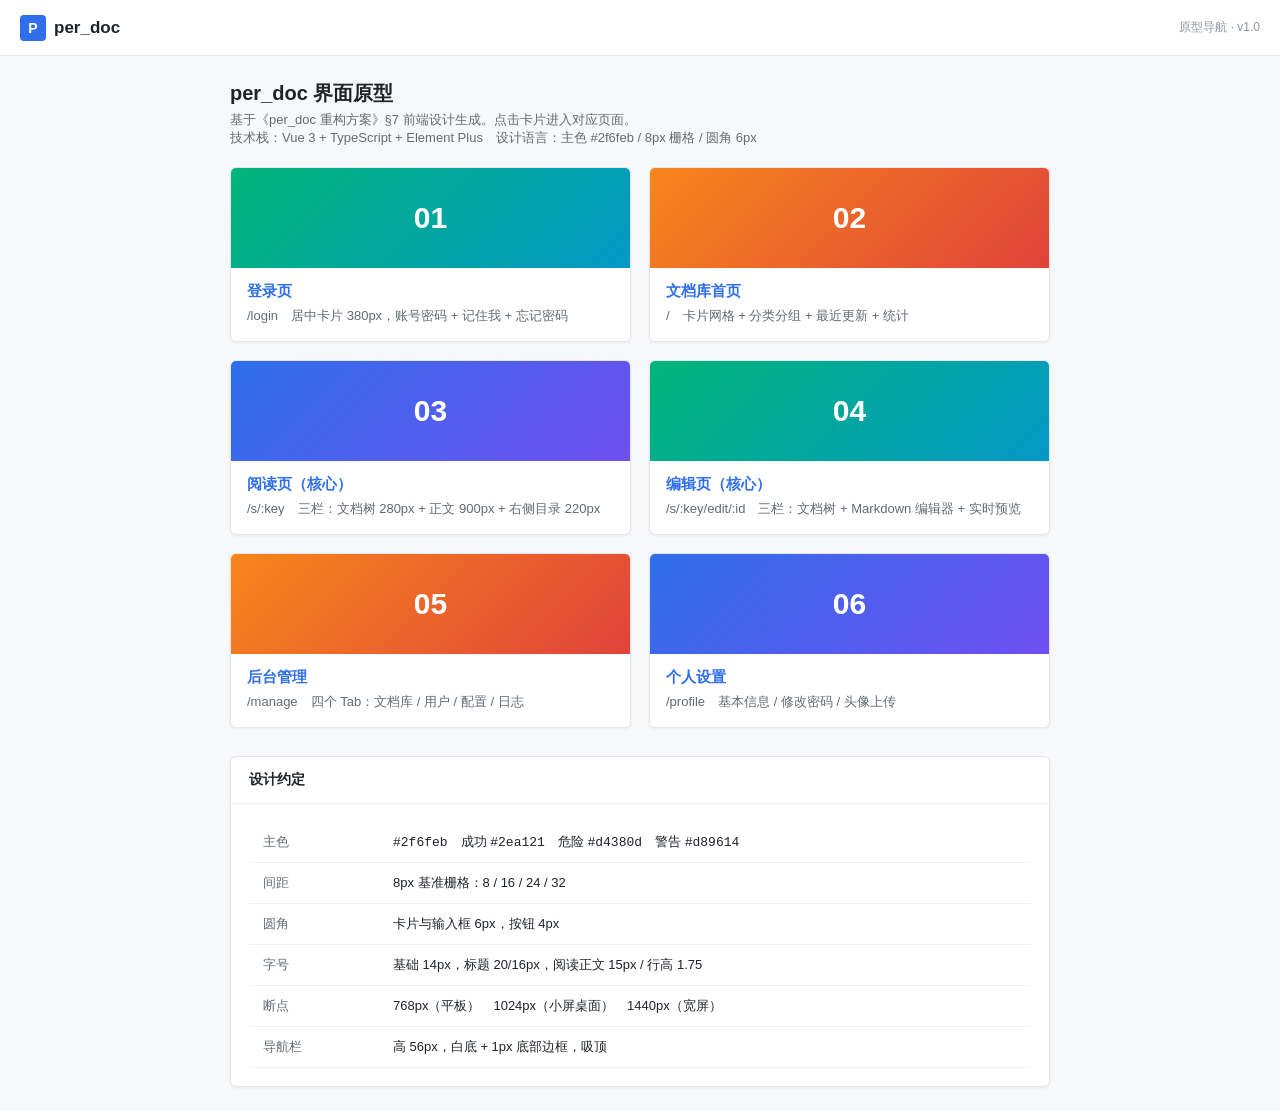
==== prototype/index.html @ 391f612a "feat(backend): 完成 B1-B6 后端基础模块 - B1 基础设施：配置、异常、安全、依赖注入、engine - B2 数据层：7 张表映射 + Alembic 初始迁移 - B3 插件" ====
<!DOCTYPE html>
<html lang="zh-CN">
<head>
<meta charset="utf-8">
<meta name="viewport" content="width=device-width, initial-scale=1">
<title>per_doc 原型导航</title>
<link rel="stylesheet" href="assets/style.css">
</head>
<body>

<header class="header">
  <div class="logo"><span class="mark">P</span> per_doc</div>
  <div class="spacer"></div>
  <span style="font-size:12px;color:var(--pd-text-muted);">原型导航 · v1.0</span>
</header>

<div class="container" style="max-width:860px;">
  <div class="page-title">per_doc 界面原型</div>
  <div class="page-desc">
    基于《per_doc 重构方案》§7 前端设计生成。点击卡片进入对应页面。<br>
    技术栈：Vue 3 + TypeScript + Element Plus　设计语言：主色 #2f6feb / 8px 栅格 / 圆角 6px
  </div>

  <div class="grid">
    <a class="space-card" href="01-login.html">
      <div class="cover c2" style="height:100px;">01</div>
      <div class="info">
        <div class="name">登录页</div>
        <div class="desc">/login　居中卡片 380px，账号密码 + 记住我 + 忘记密码</div>
      </div>
    </a>
    <a class="space-card" href="02-home.html">
      <div class="cover c3" style="height:100px;">02</div>
      <div class="info">
        <div class="name">文档库首页</div>
        <div class="desc">/　卡片网格 + 分类分组 + 最近更新 + 统计</div>
      </div>
    </a>
    <a class="space-card" href="03-reader.html">
      <div class="cover" style="height:100px;">03</div>
      <div class="info">
        <div class="name">阅读页（核心）</div>
        <div class="desc">/s/:key　三栏：文档树 280px + 正文 900px + 右侧目录 220px</div>
      </div>
    </a>
    <a class="space-card" href="04-editor.html">
      <div class="cover c2" style="height:100px;">04</div>
      <div class="info">
        <div class="name">编辑页（核心）</div>
        <div class="desc">/s/:key/edit/:id　三栏：文档树 + Markdown 编辑器 + 实时预览</div>
      </div>
    </a>
    <a class="space-card" href="05-admin.html">
      <div class="cover c3" style="height:100px;">05</div>
      <div class="info">
        <div class="name">后台管理</div>
        <div class="desc">/manage　四个 Tab：文档库 / 用户 / 配置 / 日志</div>
      </div>
    </a>
    <a class="space-card" href="06-profile.html">
      <div class="cover" style="height:100px;">06</div>
      <div class="info">
        <div class="name">个人设置</div>
        <div class="desc">/profile　基本信息 / 修改密码 / 头像上传</div>
      </div>
    </a>
  </div>

  <div class="card" style="margin-top:28px;">
    <div class="card-head">设计约定</div>
    <div class="card-body">
      <table class="tbl">
        <tbody>
          <tr><td style="width:130px;color:var(--pd-text-secondary);">主色</td><td><code>#2f6feb</code>　成功 <code>#2ea121</code>　危险 <code>#d4380d</code>　警告 <code>#d89614</code></td></tr>
          <tr><td style="color:var(--pd-text-secondary);">间距</td><td>8px 基准栅格：8 / 16 / 24 / 32</td></tr>
          <tr><td style="color:var(--pd-text-secondary);">圆角</td><td>卡片与输入框 6px，按钮 4px</td></tr>
          <tr><td style="color:var(--pd-text-secondary);">字号</td><td>基础 14px，标题 20/16px，阅读正文 15px / 行高 1.75</td></tr>
          <tr><td style="color:var(--pd-text-secondary);">断点</td><td>768px（平板）　1024px（小屏桌面）　1440px（宽屏）</td></tr>
          <tr><td style="color:var(--pd-text-secondary);">导航栏</td><td>高 56px，白底 + 1px 底部边框，吸顶</td></tr>
        </tbody>
      </table>
    </div>
  </div>
</div>

</body>
</html>
---- prototype/assets/style.css ----
/* ===========================================================
   per_doc 原型样式 —— 与方案文档 §7.2 设计语言一致
   主色 #2f6feb  成功 #2ea121  危险 #d4380d  警告 #d89614
   =========================================================== */

:root {
  --pd-primary: #2f6feb;
  --pd-primary-dark: #2559c4;
  --pd-primary-light: #eaf1fe;
  --pd-success: #2ea121;
  --pd-danger: #d4380d;
  --pd-warning: #d89614;

  --pd-text: #1f2329;
  --pd-text-secondary: #646a73;
  --pd-text-muted: #8f959e;
  --pd-border: #e5e6eb;
  --pd-border-light: #f0f1f3;
  --pd-bg: #f7f8fa;
  --pd-bg-card: #ffffff;

  --pd-radius: 6px;
  --pd-radius-sm: 4px;
  --pd-header-height: 56px;
  --pd-sidebar-width: 280px;
  --pd-content-max: 900px;

  --pd-shadow-sm: 0 1px 3px rgba(31, 35, 41, 0.06);
  --pd-shadow: 0 4px 12px rgba(31, 35, 41, 0.08);
  --pd-shadow-lg: 0 12px 32px rgba(31, 35, 41, 0.12);
}

* { box-sizing: border-box; margin: 0; padding: 0; }

body {
  font-family: -apple-system, BlinkMacSystemFont, "PingFang SC", "Microsoft YaHei", "Segoe UI", sans-serif;
  font-size: 14px;
  color: var(--pd-text);
  background: var(--pd-bg);
  -webkit-font-smoothing: antialiased;
}

a { color: var(--pd-primary); text-decoration: none; }
a:hover { opacity: .85; }
code { font-family: "SFMono-Regular", Consolas, "Liberation Mono", monospace; }

/* ---------- 顶部导航 ---------- */
.header {
  height: var(--pd-header-height);
  background: var(--pd-bg-card);
  border-bottom: 1px solid var(--pd-border);
  display: flex;
  align-items: center;
  gap: 16px;
  padding: 0 20px;
  position: sticky;
  top: 0;
  z-index: 100;
}
.header .logo {
  font-size: 17px; font-weight: 700; color: var(--pd-text);
  display: flex; align-items: center; gap: 8px;
}
.header .logo .mark {
  width: 26px; height: 26px; border-radius: var(--pd-radius-sm);
  background: var(--pd-primary); color: #fff;
  display: inline-flex; align-items: center; justify-content: center;
  font-size: 14px; font-weight: 700;
}
.header .sep { color: var(--pd-border); }
.header .crumb { color: var(--pd-text-secondary); font-size: 13px; }
.header .spacer { flex: 1; }
.header .search {
  width: 400px; height: 34px;
  border: 1px solid var(--pd-border); border-radius: var(--pd-radius);
  padding: 0 12px 0 34px; background: var(--pd-bg);
  font-size: 13px; color: var(--pd-text);
}
.search-wrap { position: relative; }
.search-wrap::before {
  content: "🔍"; position: absolute; left: 11px; top: 50%;
  transform: translateY(-50%); font-size: 13px; opacity: .6;
}
.avatar {
  width: 32px; height: 32px; border-radius: 50%;
  background: var(--pd-primary-light); color: var(--pd-primary);
  display: inline-flex; align-items: center; justify-content: center;
  font-size: 13px; font-weight: 600; cursor: pointer;
}

/* ---------- 按钮 ---------- */
.btn {
  height: 34px; padding: 0 14px; border-radius: var(--pd-radius-sm);
  border: 1px solid var(--pd-border); background: var(--pd-bg-card);
  color: var(--pd-text); font-size: 13px; cursor: pointer;
  display: inline-flex; align-items: center; gap: 6px;
  font-family: inherit;
}
.btn:hover { border-color: var(--pd-primary); color: var(--pd-primary); }
.btn-primary { background: var(--pd-primary); border-color: var(--pd-primary); color: #fff; }
.btn-primary:hover { background: var(--pd-primary-dark); border-color: var(--pd-primary-dark); color: #fff; }
.btn-lg { height: 40px; padding: 0 18px; font-size: 14px; width: 100%; justify-content: center; }
.btn-icon { width: 34px; padding: 0; justify-content: center; }
.btn-text { border: none; background: none; color: var(--pd-primary); padding: 0 4px; height: auto; }
.btn-text:hover { text-decoration: underline; opacity: 1; }
.btn-danger { color: var(--pd-danger); }
.btn-danger:hover { border-color: var(--pd-danger); color: var(--pd-danger); }

/* ---------- 表单 ---------- */
.field { margin-bottom: 18px; }
.field label {
  display: block; margin-bottom: 7px;
  font-size: 13px; color: var(--pd-text-secondary); font-weight: 500;
}
.input, .textarea, .select {
  width: 100%; height: 40px; padding: 0 12px;
  border: 1px solid var(--pd-border); border-radius: var(--pd-radius);
  background: var(--pd-bg-card); font-size: 14px; color: var(--pd-text);
  font-family: inherit;
}
.textarea { height: auto; padding: 10px 12px; resize: vertical; line-height: 1.6; }
.input:focus, .textarea:focus, .select:focus {
  outline: none; border-color: var(--pd-primary);
  box-shadow: 0 0 0 3px rgba(47, 111, 235, .12);
}
.hint { font-size: 12px; color: var(--pd-text-muted); margin-top: 6px; }
.alert-error {
  background: #fef0ec; border: 1px solid #f5c2b3; color: var(--pd-danger);
  border-radius: var(--pd-radius); padding: 9px 12px;
  font-size: 13px; margin-bottom: 16px;
}

/* ---------- 通用布局 ---------- */
.container { max-width: 1200px; margin: 0 auto; padding: 24px 20px; }
.page-title { font-size: 20px; font-weight: 600; margin-bottom: 4px; }
.page-desc { font-size: 13px; color: var(--pd-text-secondary); margin-bottom: 20px; }
.card {
  background: var(--pd-bg-card); border: 1px solid var(--pd-border);
  border-radius: var(--pd-radius); box-shadow: var(--pd-shadow-sm);
}
.card-head {
  padding: 14px 18px; border-bottom: 1px solid var(--pd-border-light);
  font-weight: 600; font-size: 14px;
}
.card-body { padding: 18px; }
.row { display: flex; gap: 20px; }
.grid {
  display: grid; gap: 18px;
  grid-template-columns: repeat(auto-fill, minmax(320px, 1fr));
}

/* ---------- 标签 ---------- */
.tag {
  display: inline-block; padding: 2px 8px; border-radius: 10px;
  font-size: 12px; line-height: 18px;
}
.tag-public { background: #eaf7ec; color: var(--pd-success); }
.tag-private { background: #fdf3e6; color: var(--pd-warning); }
.tag-info { background: var(--pd-primary-light); color: var(--pd-primary); }

/* ---------- 表格 ---------- */
table.tbl { width: 100%; border-collapse: collapse; font-size: 13px; }
table.tbl th {
  text-align: left; padding: 10px 14px; background: var(--pd-bg);
  color: var(--pd-text-secondary); font-weight: 600;
  border-bottom: 1px solid var(--pd-border); white-space: nowrap;
}
table.tbl td {
  padding: 11px 14px; border-bottom: 1px solid var(--pd-border-light);
  vertical-align: middle;
}
table.tbl tr:hover td { background: #fafbfc; }
table.tbl .ops { display: flex; gap: 12px; }
table.tbl .ops a { font-size: 13px; }

/* ---------- 登录页 ---------- */
.login-page {
  min-height: 100vh; display: flex; flex-direction: column;
  align-items: center; justify-content: center; gap: 28px;
  background: linear-gradient(180deg, #f2f6fd 0%, var(--pd-bg) 45%);
}
.login-brand { display: flex; align-items: center; gap: 10px; font-size: 22px; font-weight: 700; }
.login-brand .mark {
  width: 34px; height: 34px; border-radius: 8px;
  background: var(--pd-primary); color: #fff;
  display: inline-flex; align-items: center; justify-content: center; font-size: 17px;
}
.login-card {
  width: 380px; background: var(--pd-bg-card);
  border: 1px solid var(--pd-border); border-radius: 10px;
  box-shadow: var(--pd-shadow-lg); padding: 32px 32px 28px;
}
.login-card h2 { font-size: 17px; font-weight: 600; text-align: center; margin-bottom: 4px; }
.login-card .sub { font-size: 13px; color: var(--pd-text-muted); text-align: center; margin-bottom: 24px; }
.login-foot { text-align: center; font-size: 12px; color: var(--pd-text-muted); }
.login-foot a { margin-left: 12px; }

/* ---------- 首页卡片 ---------- */
.space-card {
  background: var(--pd-bg-card); border: 1px solid var(--pd-border);
  border-radius: var(--pd-radius); overflow: hidden;
  box-shadow: var(--pd-shadow-sm); cursor: pointer;
  transition: box-shadow .15s, transform .15s;
}
.space-card:hover { box-shadow: var(--pd-shadow); transform: translateY(-2px); }
.space-card .cover {
  height: 140px; background: linear-gradient(135deg, #2f6feb, #6f4ff0);
  display: flex; align-items: center; justify-content: center;
  color: #fff; font-size: 30px; font-weight: 700;
}
.space-card .cover.c2 { background: linear-gradient(135deg, #00b578, #0598c7); }
.space-card .cover.c3 { background: linear-gradient(135deg, #f7861b, #e0433a); }
.space-card .info { padding: 14px 16px 16px; }
.space-card .name { font-size: 15px; font-weight: 600; margin-bottom: 6px; }
.space-card .meta { display: flex; align-items: center; gap: 8px; margin-bottom: 8px; }
.space-card .desc {
  font-size: 13px; color: var(--pd-text-secondary);
  display: -webkit-box; -webkit-line-clamp: 2; -webkit-box-orient: vertical; overflow: hidden;
}
.recent-item {
  padding: 10px 0; border-bottom: 1px solid var(--pd-border-light);
  display: flex; justify-content: space-between; align-items: center; gap: 10px;
}
.recent-item:last-child { border-bottom: none; }
.recent-item .t { font-size: 13px; font-weight: 500; }
.recent-item .d { font-size: 12px; color: var(--pd-text-muted); white-space: nowrap; }

/* ---------- 文档树 ---------- */
.tree { font-size: 13px; }
.tree-node { user-select: none; }
.tree-row {
  display: flex; align-items: center; gap: 6px;
  padding: 6px 8px; border-radius: var(--pd-radius-sm); cursor: pointer;
  color: var(--pd-text);
}
.tree-row:hover { background: var(--pd-bg); }
.tree-row.active { background: var(--pd-primary-light); color: var(--pd-primary); font-weight: 500; }
.tree-row .caret {
  width: 14px; color: var(--pd-text-muted); font-size: 10px;
  transition: transform .15s; display: inline-block;
}
.tree-row .caret.open { transform: rotate(90deg); }
.tree-row .ico { font-size: 13px; }
.tree-row .label { flex: 1; overflow: hidden; text-overflow: ellipsis; white-space: nowrap; }
.tree-children { padding-left: 16px; border-left: 1px dashed var(--pd-border); margin-left: 12px; }

/* ---------- 阅读页 ---------- */
.reader { display: flex; min-height: calc(100vh - var(--pd-header-height)); }
.reader .sidebar {
  width: var(--pd-sidebar-width); flex-shrink: 0;
  background: var(--pd-bg-card); border-right: 1px solid var(--pd-border);
  padding: 16px 12px; overflow-y: auto; position: sticky; top: var(--pd-header-height);
  height: calc(100vh - var(--pd-header-height));
}
.reader .main { flex: 1; padding: 32px 40px 60px; overflow-x: hidden; }
.reader .toc {
  width: 220px; flex-shrink: 0; padding: 32px 20px;
  position: sticky; top: var(--pd-header-height);
}
.reader .toc a {
  display: block; font-size: 12px; color: var(--pd-text-secondary);
  padding: 4px 0 4px 10px; border-left: 2px solid transparent;
}
.reader .toc a:hover { color: var(--pd-primary); }
.reader .toc a.lv2 { padding-left: 20px; }
.reader .toc a.lv3 { padding-left: 30px; }

.doc-content { max-width: var(--pd-content-max); margin: 0 auto; }
.doc-content h1 { font-size: 26px; margin-bottom: 18px; padding-bottom: 12px; border-bottom: 1px solid var(--pd-border); }
.doc-content h2 { font-size: 20px; margin: 30px 0 12px; }
.doc-content h3 { font-size: 16px; margin: 24px 0 10px; }
.doc-content p { margin-bottom: 14px; line-height: 1.75; }
.doc-content ul, .doc-content ol { margin: 0 0 14px 22px; line-height: 1.9; }
.doc-content code {
  background: #f2f3f5; padding: 2px 5px; border-radius: 3px; font-size: 13px;
}
.doc-content pre {
  background: #282c34; color: #abb2bf; padding: 14px 16px;
  border-radius: var(--pd-radius); overflow-x: auto; margin-bottom: 16px;
  font-size: 13px; line-height: 1.6;
}
.doc-content pre .code-copy {
  float: right; background: rgba(255,255,255,.1); border: none;
  color: #abb2bf; border-radius: 3px; font-size: 11px; padding: 2px 7px; cursor: pointer;
}
.doc-content table {
  width: 100%; border-collapse: collapse; margin-bottom: 16px; font-size: 13px;
}
.doc-content th, .doc-content td {
  border: 1px solid var(--pd-border); padding: 8px 12px; text-align: left;
}
.doc-content th { background: var(--pd-bg); font-weight: 600; }
.doc-content blockquote {
  border-left: 3px solid var(--pd-primary); background: var(--pd-primary-light);
  padding: 10px 14px; margin-bottom: 16px; color: var(--pd-text-secondary);
}
.doc-footer {
  max-width: var(--pd-content-max); margin: 40px auto 0; padding-top: 18px;
  border-top: 1px solid var(--pd-border); font-size: 12px; color: var(--pd-text-muted);
}

/* ---------- 编辑页 ---------- */
.editor-page { display: flex; flex-direction: column; height: 100vh; }
.editor-body { flex: 1; display: flex; min-height: 0; }
.editor-body .sidebar {
  width: 260px; flex-shrink: 0; background: var(--pd-bg-card);
  border-right: 1px solid var(--pd-border); overflow-y: auto;
  display: flex; flex-direction: column;
}
.editor-body .pane { flex: 1; display: flex; flex-direction: column; min-width: 0; }
.editor-body .pane + .pane { border-left: 1px solid var(--pd-border); }
.pane-head {
  height: 40px; flex-shrink: 0; border-bottom: 1px solid var(--pd-border);
  display: flex; align-items: center; gap: 10px; padding: 0 12px;
  font-size: 12px; color: var(--pd-text-secondary); background: var(--pd-bg);
}
.pane-body { flex: 1; overflow: auto; }
.toolbar {
  display: flex; align-items: center; gap: 2px; flex-wrap: wrap;
  padding: 6px 10px; border-bottom: 1px solid var(--pd-border); background: var(--pd-bg-card);
}
.toolbar .tb-btn {
  width: 28px; height: 28px; border-radius: var(--pd-radius-sm);
  border: none; background: none; cursor: pointer; font-size: 13px; color: var(--pd-text);
}
.toolbar .tb-btn:hover { background: var(--pd-bg); }
.toolbar .tb-sep { width: 1px; height: 18px; background: var(--pd-border); margin: 0 6px; }
.code-area {
  width: 100%; height: 100%; border: none; outline: none; resize: none;
  padding: 16px 18px; font-family: "SFMono-Regular", Consolas, monospace;
  font-size: 13.5px; line-height: 1.75; color: var(--pd-text);
  background: var(--pd-bg-card); tab-size: 2;
}
.editor-status {
  height: 30px; flex-shrink: 0; border-top: 1px solid var(--pd-border);
  display: flex; align-items: center; gap: 18px; padding: 0 14px;
  font-size: 12px; color: var(--pd-text-muted); background: var(--pd-bg);
}
.dot { width: 6px; height: 6px; border-radius: 50%; background: var(--pd-success); display: inline-block; }
.dot.warn { background: var(--pd-warning); }

/* ---------- 后台 Tab ---------- */
.tabs { display: flex; gap: 4px; border-bottom: 1px solid var(--pd-border); margin-bottom: 20px; }
.tab {
  padding: 9px 16px; font-size: 14px; cursor: pointer;
  border-bottom: 2px solid transparent; color: var(--pd-text-secondary);
}
.tab.active { color: var(--pd-primary); border-bottom-color: var(--pd-primary); font-weight: 500; }
.tab:hover { color: var(--pd-primary); }

/* ---------- 弹窗遮罩 ---------- */
.mask {
  position: fixed; inset: 0; background: rgba(0,0,0,.45);
  display: flex; align-items: center; justify-content: center; z-index: 500;
}
.modal {
  width: 460px; background: var(--pd-bg-card); border-radius: 8px;
  box-shadow: var(--pd-shadow-lg); padding: 22px 24px;
}
.modal h3 { font-size: 16px; margin-bottom: 18px; }
.modal .foot { display: flex; justify-content: flex-end; gap: 10px; margin-top: 22px; }

/* ---------- 原型标注 ---------- */
.proto-note {
  position: fixed; right: 14px; bottom: 14px; z-index: 900;
  background: rgba(31,35,41,.88); color: #fff; font-size: 12px;
  padding: 8px 14px; border-radius: 20px;
  box-shadow: var(--pd-shadow-lg);
}
.proto-links {
  position: fixed; left: 14px; bottom: 14px; z-index: 900;
  background: var(--pd-bg-card); border: 1px solid var(--pd-border);
  border-radius: 20px; padding: 6px 14px; font-size: 12px;
  box-shadow: var(--pd-shadow); display: flex; gap: 12px; flex-wrap: wrap;
}
.proto-links a { color: var(--pd-text-secondary); }
.proto-links a:hover { color: var(--pd-primary); }
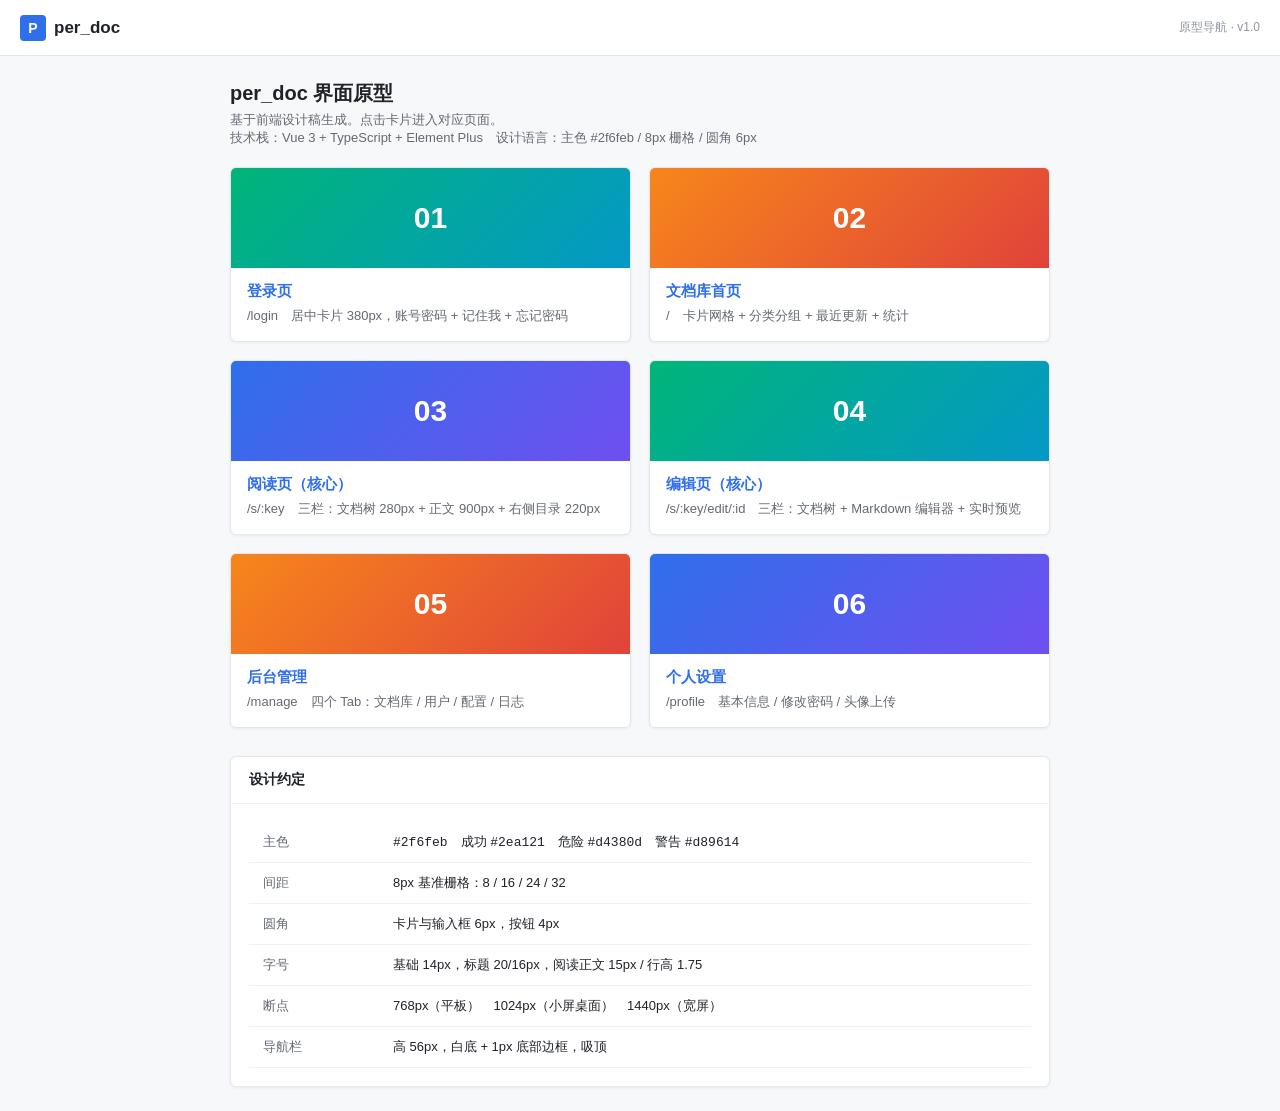
==== commit 293c8ae8: "chore: 清理历史系统名称引用并移除初版设计稿 - 移除代码、注释、文档中的历史系统名称与框架技术栈字样 - 存量密码模块改用中性命名（verify_legacy_password / is_le" ====
--- a/prototype/index.html
+++ b/prototype/index.html
@@ -17,7 +17,7 @@
 <div class="container" style="max-width:860px;">
   <div class="page-title">per_doc 界面原型</div>
   <div class="page-desc">
-    基于《per_doc 重构方案》§7 前端设计生成。点击卡片进入对应页面。<br>
+    基于前端设计稿生成。点击卡片进入对应页面。<br>
     技术栈：Vue 3 + TypeScript + Element Plus　设计语言：主色 #2f6feb / 8px 栅格 / 圆角 6px
   </div>
 
